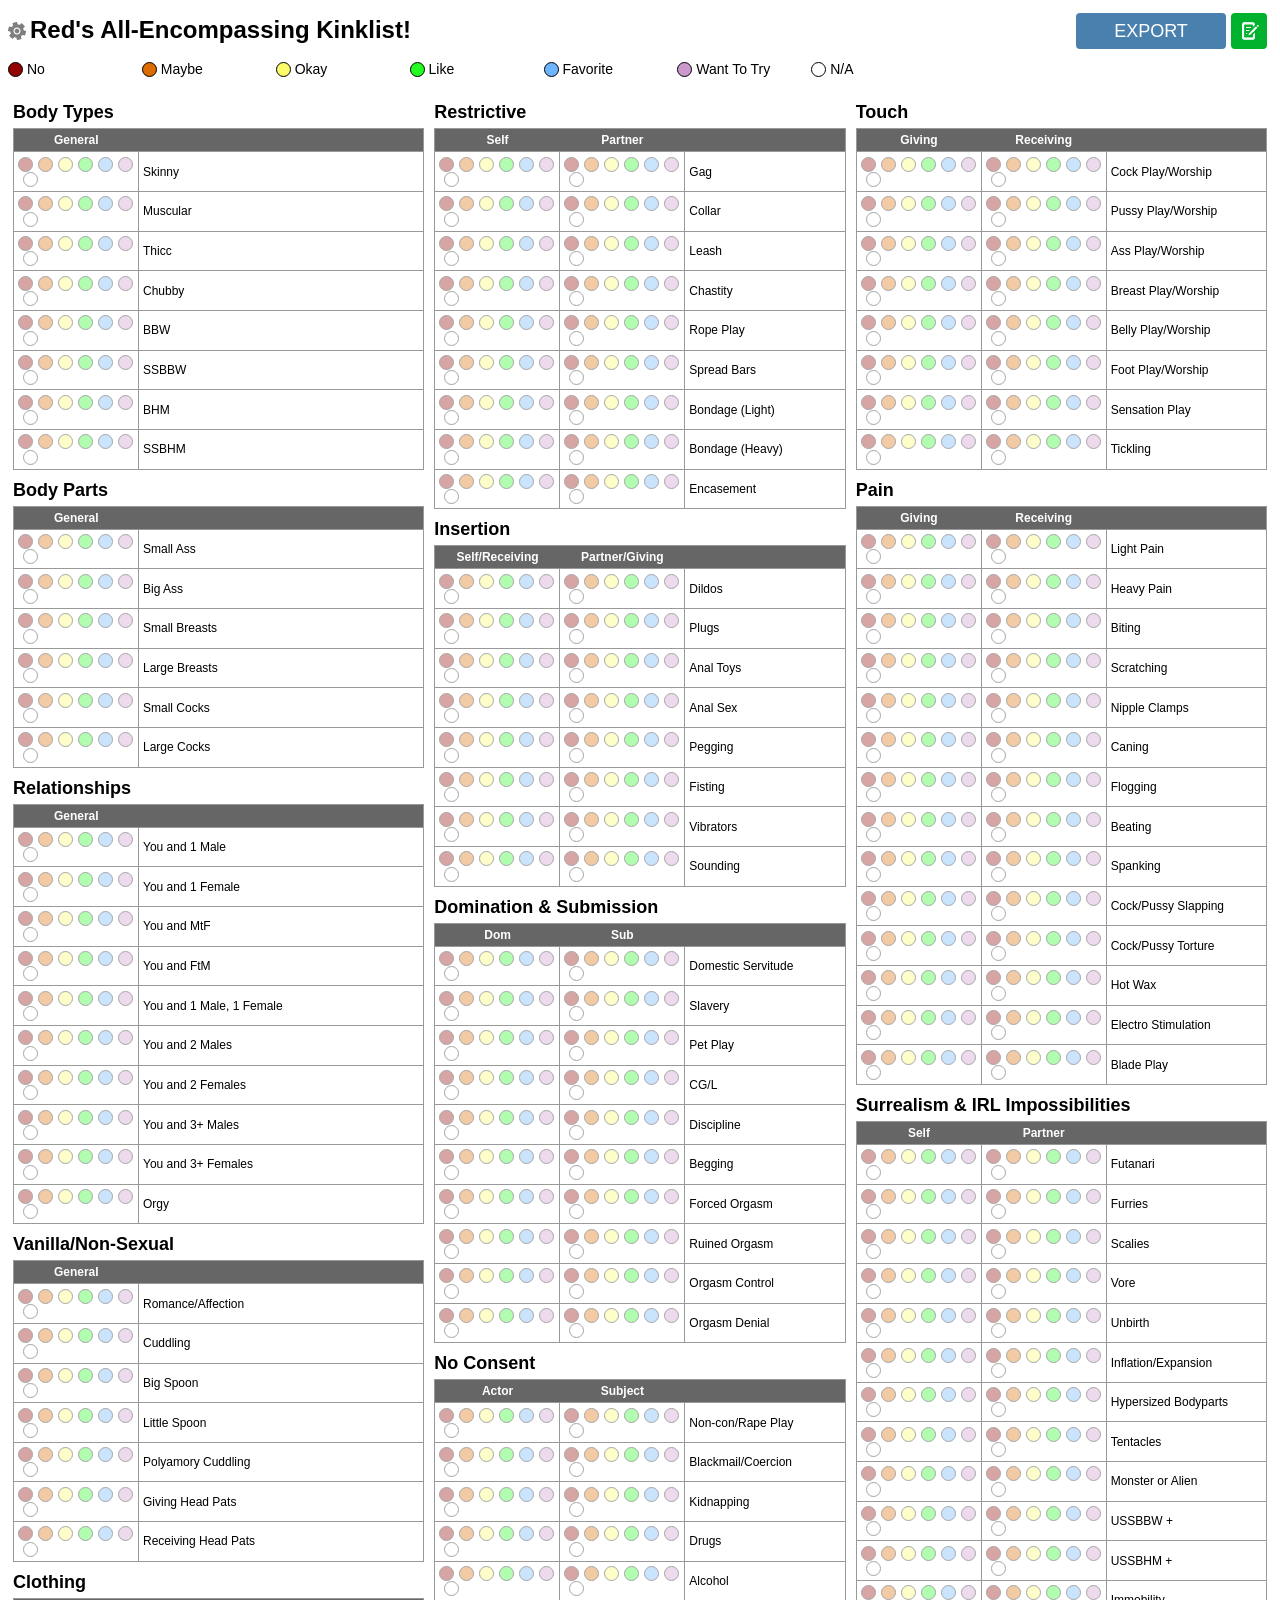
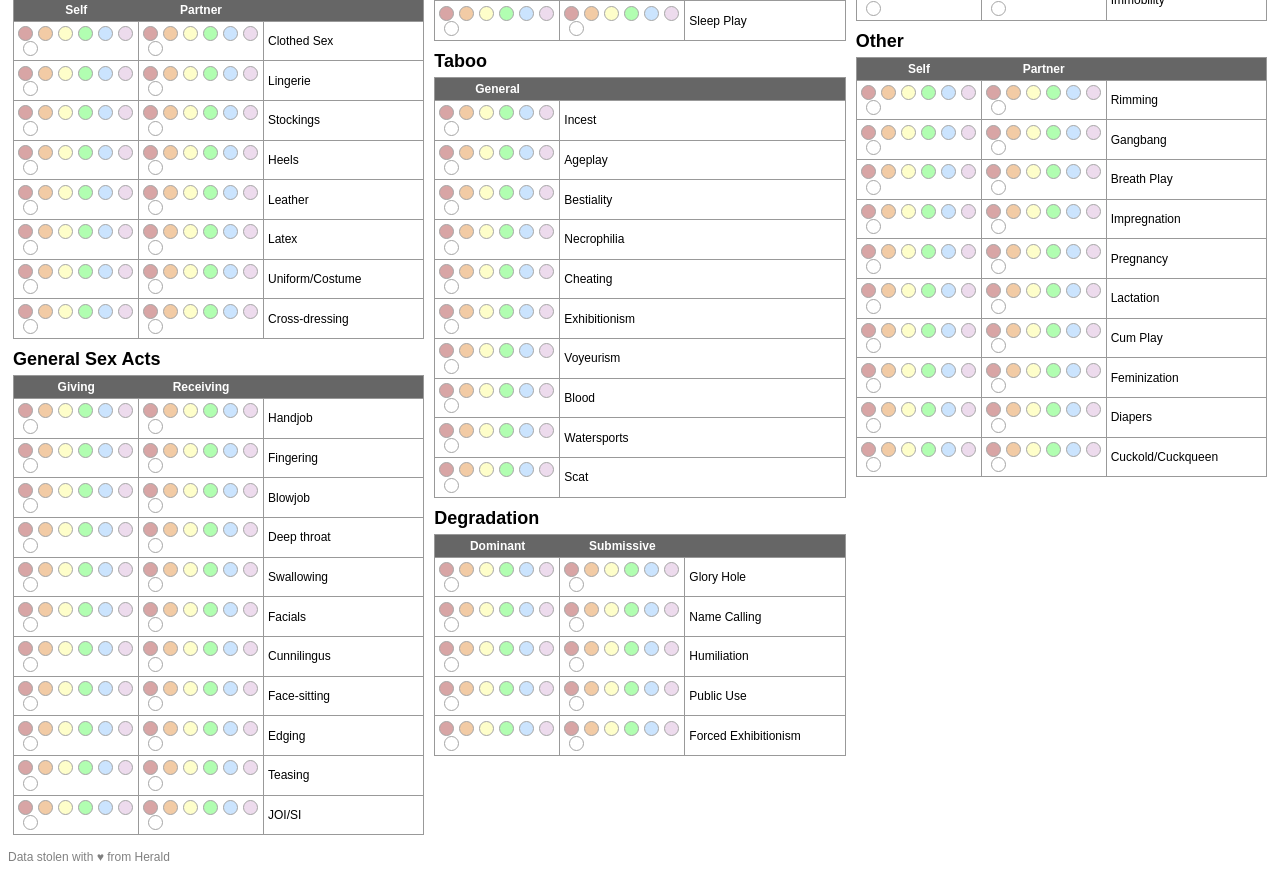
==== kinklist.html @ e7576e69 "Update kinklist.html" ====
<!DOCTYPE html>
<html>
	<head>
		<title>RedKnight's Kinklist</title>
		<meta charset="UTF-8">
		<meta name="viewport" content="width=device-width, initial-scale=1.0">
		<link rel="icon" type="image/x-icon" href="[data-uri]">
		<link rel="stylesheet" type="text/css" href="./assets/style.min.css">
		<script type="text/javascript" src="//code.jquery.com/jquery-3.3.1.min.js"></script>
	</head>
	<body>
		<div class="widthWrapper">
			<button id="Edit"></button>
			<h1>Red's All-Encompassing Kinklist!</h1>
			<div class="legend">
				<div><span data-color="#920000" class="choice no"></span> <span class="legend-text">No</span></div>
				<div><span data-color="#DB6C00" class="choice maybe"></span> <span class="legend-text">Maybe</span></div>
				<div><span data-color="#FDFD6B" class="choice okay"></span> <span class="legend-text">Okay</span></div>
				<div><span data-color="#23FD22" class="choice like"></span> <span class="legend-text">Like</span></div>
				<div><span data-color="#6DB5FE" class="choice favorite"></span> <span class="legend-text">Favorite</span></div>
				<div><span data-color="#CC99CC" class="choice try"></span> <span class="legend-text">Want To Try</span></div>
				<div><span data-color="#ffffff" class="choice na"></span> <span class="legend-text">N/A</span></div>
			</div>
			<div id="ExportWrapper">
				<input type="text" id="URL">
				<button id="Export">Export</button>
				<div id="Loading">Loading</div>
			</div>
			<button id="StartBtn"></button>
			<div id="InputList"></div>
		</div>
		<div id="EditOverlay" class="overlay">
			<textarea id="Kinks">
#Body Types
(General)
* Skinny
* Muscular
* Thicc
* Chubby
* BBW
* SSBBW
* BHM
* SSBHM

#Body Parts
(General)
* Small Ass
* Big Ass
* Small Breasts
* Large Breasts
* Small Cocks
* Large Cocks

#Relationships
(General)
* You and 1 Male
* You and 1 Female
* You and MtF
* You and FtM
* You and 1 Male, 1 Female
* You and 2 Males
* You and 2 Females
* You and 3+ Males
* You and 3+ Females
* Orgy

#Vanilla/Non-Sexual
(General)
* Romance/Affection
* Cuddling
* Big Spoon
* Little Spoon
* Polyamory Cuddling
* Giving Head Pats
* Receiving Head Pats

#Clothing
(Self, Partner)
* Clothed Sex
* Lingerie
* Stockings
* Heels
* Leather
* Latex
* Uniform/Costume
* Cross-dressing

#General Sex Acts
(Giving, Receiving)
* Handjob
* Fingering
* Blowjob
* Deep throat
* Swallowing
* Facials
* Cunnilingus
* Face-sitting
* Edging
* Teasing
* JOI/SI

#Restrictive
(Self, Partner)
* Gag
* Collar
* Leash
* Chastity
* Rope Play
* Spread Bars
* Bondage (Light)
* Bondage (Heavy)
* Encasement

#Insertion
(Self/Receiving, Partner/Giving)
* Dildos
* Plugs
* Anal Toys
* Anal Sex
* Pegging
* Fisting
* Vibrators
* Sounding

#Domination & Submission
(Dom, Sub)
* Domestic Servitude
* Slavery
* Pet Play
* CG/L
* Discipline
* Begging
* Forced Orgasm
* Ruined Orgasm
* Orgasm Control
* Orgasm Denial

#No Consent
(Actor, Subject)
* Non-con/Rape Play
* Blackmail/Coercion
* Kidnapping
* Drugs
* Alcohol
* Sleep Play

#Taboo
(General)
* Incest
* Ageplay
* Bestiality
* Necrophilia
* Cheating
* Exhibitionism
* Voyeurism
* Blood
* Watersports
* Scat

#Degradation
(Dominant, Submissive)
* Glory Hole
* Name Calling
* Humiliation
* Public Use
* Forced Exhibitionism

#Touch
(Giving, Receiving)
* Cock Play/Worship
* Pussy Play/Worship
* Ass Play/Worship
* Breast Play/Worship
* Belly Play/Worship
* Foot Play/Worship
* Sensation Play
* Tickling

#Pain
(Giving, Receiving)
* Light Pain
* Heavy Pain
* Biting
* Scratching
* Nipple Clamps
* Caning
* Flogging
* Beating
* Spanking
* Cock/Pussy Slapping
* Cock/Pussy Torture
* Hot Wax
* Electro Stimulation
* Blade Play

#Surrealism & IRL Impossibilities
(Self, Partner)
* Futanari
* Furries
* Scalies
* Vore
* Unbirth
* Inflation/Expansion
* Hypersized Bodyparts
* Tentacles
* Monster or Alien
* USSBBW +
* USSBHM +
* Immobility

#Other
(Self, Partner)
* Rimming
* Gangbang
* Breath Play
* Impregnation
* Pregnancy
* Lactation
* Cum Play
* Feminization
* Diapers
* Cuckold/Cuckqueen
			</textarea>
			<button id="KinksOK">Accept</button>
		</div>
		<div id="InputOverlay" class="overlay">
			<div class="widthWrapper">
				<div id="InputPrevious"></div>
				<div id="InputCurrent">
					<h2 id="InputCategory"></h2>
					<h3 id="InputField"></h3>
					<button class="closePopup">&times;</button>
					<div id="InputValues"></div>
				</div>
				<div id="InputNext"></div>
			</div>
		</div>
		<footer id="footer">Data stolen with ♥ from Herald</footer>
		<script type="text/javascript" src="./assets/script.min.js"></script>
	</body>
</html>
---- assets/style.min.css ----
body{font-family:Verdana,Arial;font-size:12px}h2{padding:0;margin:0;margin-top:10px;margin-bottom:5px;font-size:18px}table{border-collapse:collapse;margin-bottom:10px;width:100%}th{border:solid #999 1px;border-right:none;margin:0;padding:4px;background-color:#666;color:#fff}th.choicesCol{box-sizing:border-box;width:125px}th+th{border-left:none}th:last-child{border-right:solid #999 1px}td{border-left:solid #999 1px;border-bottom:solid #999 1px;border-right:solid #999 1px;margin:0;padding:4px;padding-right:2px}@-moz-document url-prefix(){td{padding:3.3px}}td+td{border-left-style:none}.choice{box-sizing:border-box;width:15px;height:15px;opacity:.35;overflow:hidden;text-indent:100px;border:solid #000 1px;border-radius:50%;outline-style:none!important;vertical-align:middle;display:inline-block;cursor:pointer;font-size:0;padding:0}.choices .choice{transition:all .3s ease-in-out}.choice+.choice{margin-left:5px}.choices .choice:hover{opacity:.75}.choice.selected,.selected>.choice{opacity:1;border-width:2px}.legend{vertical-align:middle;font-size:14px}.legend div{display:inline-block}.legend .choice{opacity:1;cursor:default}.legend-text{vertical-align:middle}#ExportWrapper{width:460px;height:36px}#URL{display:none;position:absolute;top:3px;box-sizing:border-box;width:300px;height:30px;border-radius:4px;border:solid #ccc 1px;font-size:16px;padding:10px;text-align:center;color:#666;font-weight:700}#Export{position:absolute;left:310px;box-sizing:border-box;color:#fff;text-transform:uppercase;background-color:#4980ae;font-size:18px;width:150px;height:36px;border-style:none;border-radius:4px;cursor:pointer;transition:all .3s ease-in-out}#Export:hover{opacity:.85}#Loading{display:none;overflow:visible;line-height:26px;font-size:16px;color:#999;font-weight:700;position:absolute;top:4px;left:220px}#Loading:before{content:'';position:absolute;box-sizing:border-box;width:26px;height:26px;border-radius:50%;border:solid #999 2px;border-top-color:transparent;border-left-color:#ccc;border-right-color:#666;animation:spin .5s infinite linear;margin-left:-40px}@media (min-width:1700px){.legend{position:absolute;top:7px;left:255px}.legend div{width:130px}#ExportWrapper{position:absolute;top:-3px;right:46px}h1{margin-bottom:0}}@media (max-width:1700px) and (min-width:800px){.legend div{width:130px;padding-bottom:10px}#ExportWrapper{position:absolute;top:-3px;right:46px}}@media (max-width:800px) and (min-width:598px){.legend div{width:180px;padding-bottom:10px;padding-left:10px}#ExportWrapper{position:relative;margin-top:10px;margin-left:5px}#URL{left:155px;width:190px;font-size:10px}#Export{left:0}#Loading{left:230px}}@media (max-width:597px){body{font-size:10px}table{min-width:345px}.legend div{width:150px;padding-bottom:10px;padding-left:10px}#ExportWrapper{position:relative;margin-top:10px;margin-left:0;width:345px}#URL{left:155px;width:190px;font-size:10px}#Export{left:0}#Loading{left:230px}}@keyframes spin{0%{transform:rotate(0)}100%{transform:rotate(-360deg)}}#ExportWrapper :last-child:after{content:'';display:block;clear:both}.col{float:left;box-sizing:border-box;margin:0;padding:5px}.col.col25{width:25%}.col.col33{width:33.33333%}.col.col50{width:50%}.col.col100{width:100%;padding:0}.widthWrapper{max-width:1700px;margin-left:auto;margin-right:auto;position:relative}#Edit{width:18px;height:18px;background-color:transparent;background-image:url([data-uri]);background-repeat:no-repeat;float:left;border-style:none;outline-style:none!important;margin-top:6px;margin-right:4px;opacity:.5;cursor:pointer}#Edit:hover{opacity:1}.overlay{position:fixed;top:0;left:0;right:0;bottom:0;background-color:rgba(0,0,0,.8);display:none}#EditOverlay #Kinks{box-sizing:border-box;position:absolute;top:10px;bottom:50px;width:330px;left:50%;margin-left:-165px;resize:none;padding:10px;border-radius:5px;font-family:monospace,'Courier new',Courier}#EditOverlay #KinksOK{box-sizing:border-box;position:absolute;bottom:10px;width:330px;height:30px;left:50%;margin-left:-165px;color:#fff;text-transform:uppercase;background-color:#4980ae;font-size:18px;border-style:none;border-radius:5px;cursor:pointer}#InputOverlay{text-align:center;white-space:nowrap}#InputOverlay:before{content:'';display:inline-block;height:100%;vertical-align:middle;margin-right:-.25em}#InputOverlay .widthWrapper{display:inline-block;vertical-align:middle;width:400px;text-align:left;max-width:100%}#InputOverlay .widthWrapper #InputCurrent,#InputOverlay .widthWrapper .kink-simple{display:block;box-sizing:border-box;padding:10px;background-color:#eee}#InputOverlay .widthWrapper .kink-simple{position:relative;height:40px;line-height:20px;cursor:pointer}#InputOverlay .widthWrapper .kink-simple .choice{margin-right:5px}#InputOverlay .widthWrapper .kink-simple .txt-category{position:absolute;right:5px;top:5px;text-transform:uppercase;font-size:90%;font-weight:700;opacity:.6;line-height:1em}#InputOverlay .widthWrapper .kink-simple .txt-field,#InputOverlay .widthWrapper .kink-simple .txt-kink{vertical-align:middle}#InputOverlay .widthWrapper .kink-simple .txt-field:empty{display:none}#InputOverlay .widthWrapper .kink-simple .txt-field:before{content:'('}#InputOverlay .widthWrapper .kink-simple .txt-field:after{content:') '}#InputOverlay .widthWrapper #InputNext .kink-simple:nth-child(3),#InputOverlay .widthWrapper #InputPrevious .kink-simple:first-child{background-color:#bbb;font-size:10px;margin-left:12px;margin-right:12px;height:33px}#InputOverlay .widthWrapper #InputNext .kink-simple:nth-child(2),#InputOverlay .widthWrapper #InputPrevious .kink-simple:nth-child(2){background-color:#ccc;font-size:11px;margin-left:6px;margin-right:6px;height:37px}#InputOverlay .widthWrapper #InputNext .kink-simple:first-child,#InputOverlay .widthWrapper #InputPrevious .kink-simple:nth-child(3){background-color:#ddd;margin-left:3px;margin-right:3px}#InputOverlay .widthWrapper #InputPrevious .kink-simple:first-child{padding-bottom:4px;padding-top:7px}#InputOverlay .widthWrapper #InputNext .kink-simple:nth-child(3){padding-top:4px}#InputOverlay .widthWrapper #InputPrevious .kink-simple:nth-child(2){padding-bottom:7px;padding-top:9px}#InputOverlay .widthWrapper #InputNext .kink-simple:nth-child(2){padding-top:7px}#InputPrevious .kink-simple{border-top-left-radius:2px;border-top-right-radius:2px}#InputNext .kink-simple{border-bottom-left-radius:2px;border-bottom-right-radius:2px}#InputOverlay .widthWrapper #InputCurrent{position:relative}#InputOverlay .widthWrapper #InputCurrent .closePopup{position:absolute;top:0;right:5px;border-style:none;background-color:transparent;font-size:30px;cursor:pointer;outline-style:none!important;opacity:.65}#InputOverlay .widthWrapper #InputCurrent .closePopup:hover{opacity:1}#InputOverlay .widthWrapper #InputCurrent h2{text-transform:uppercase;opacity:.6;margin:0}#InputOverlay .widthWrapper #InputCurrent h3{margin-top:3px;margin-bottom:0;font-size:14px}#InputOverlay .widthWrapper #InputCurrent #InputValues .big-choice{padding:10px;background-color:rgba(255,255,255,.75);border-radius:4px;margin-top:5px;cursor:pointer}#InputOverlay .widthWrapper #InputCurrent #InputValues .big-choice.selected{font-weight:700}#InputOverlay .widthWrapper #InputCurrent #InputValues .big-choice.selected .choice{opacity:1}#InputOverlay .widthWrapper #InputCurrent #InputValues .big-choice:hover{padding:8px;border:solid #999 2px;background-color:rgba(255,255,255,1)}#InputOverlay .widthWrapper #InputCurrent #InputValues .big-choice .btn-num-text{float:right;display:inline-block;border:solid #ccc 1px;text-align:center;width:16px;border-radius:3px}#StartBtn{position:absolute;top:-3px;right:5px;box-sizing:border-box;width:36px;height:36px;background-image:url([data-uri]);border-style:none;border-radius:4px;cursor:pointer}#StartBtn:hover{opacity:.8}#footer{width:fit-content;height:fit-content;color:grey}@media (max-height:500px){#InputNext,#InputPrevious{display:none}}
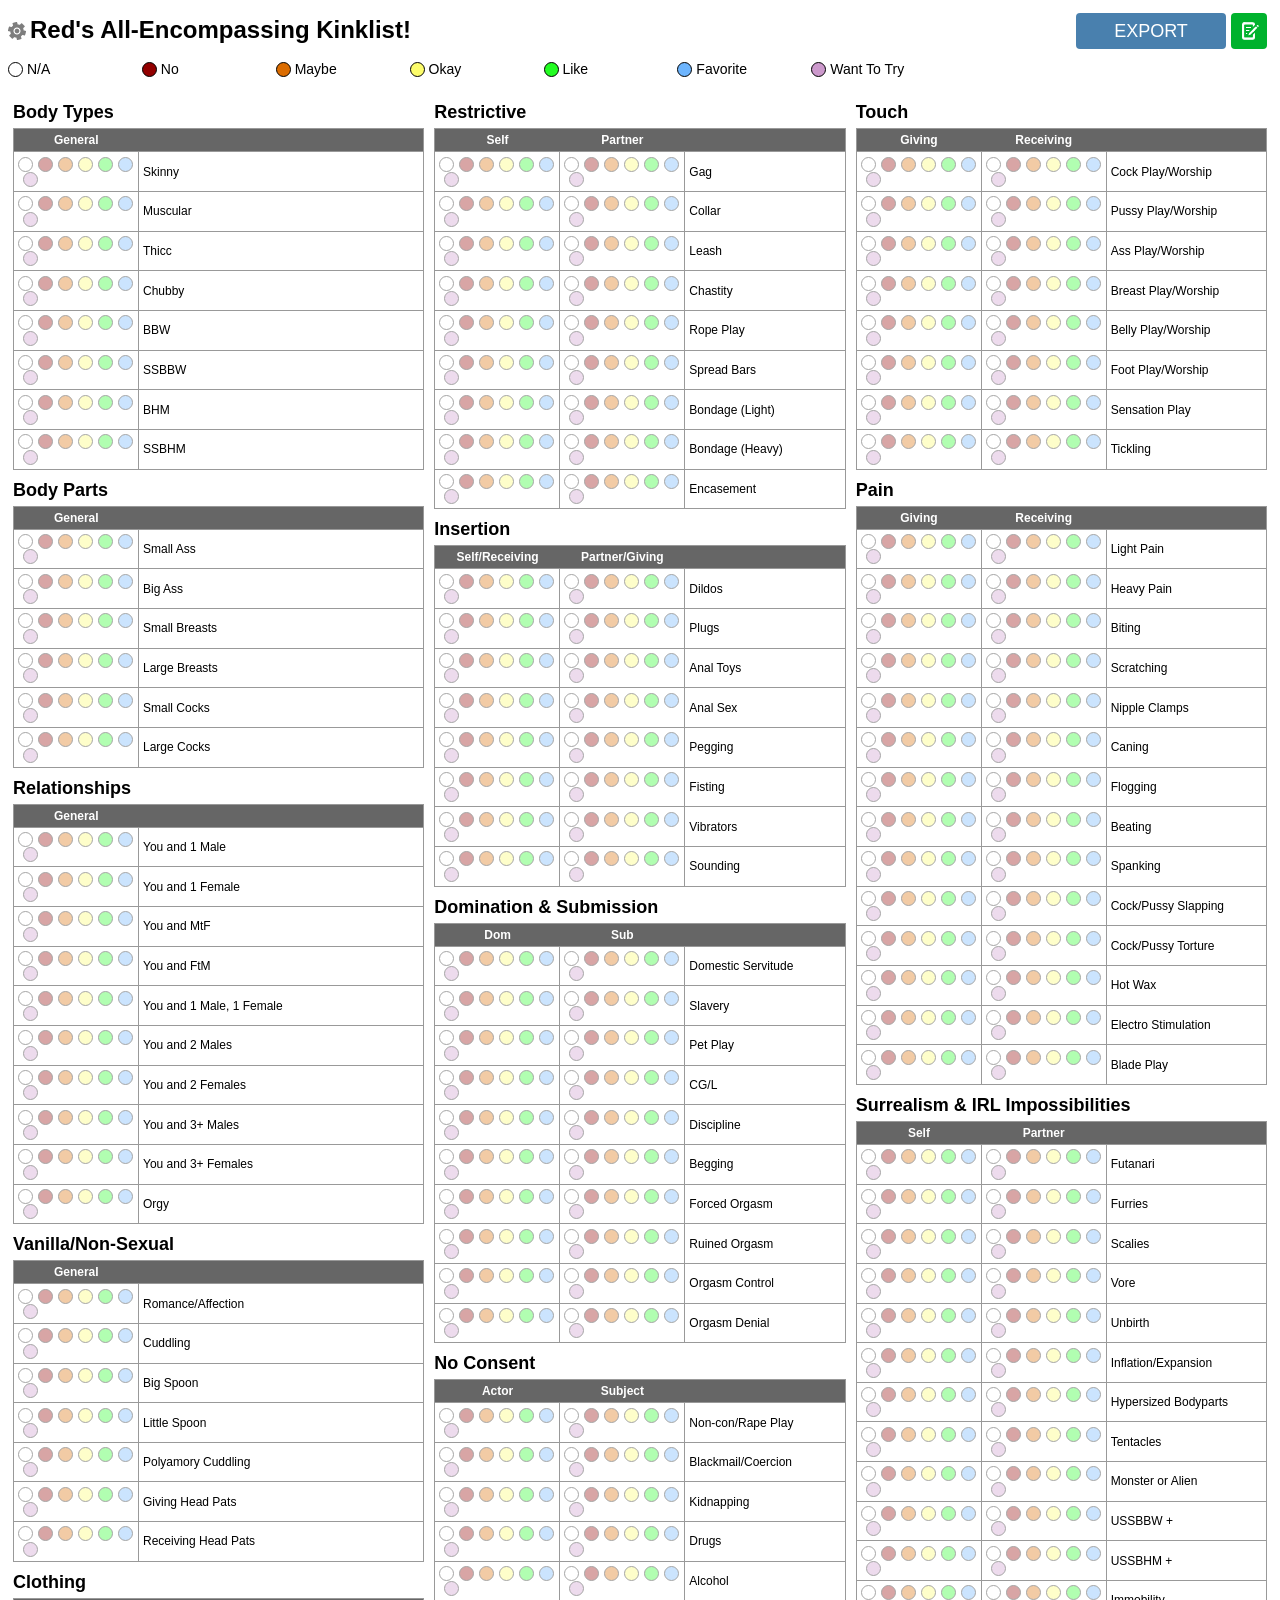
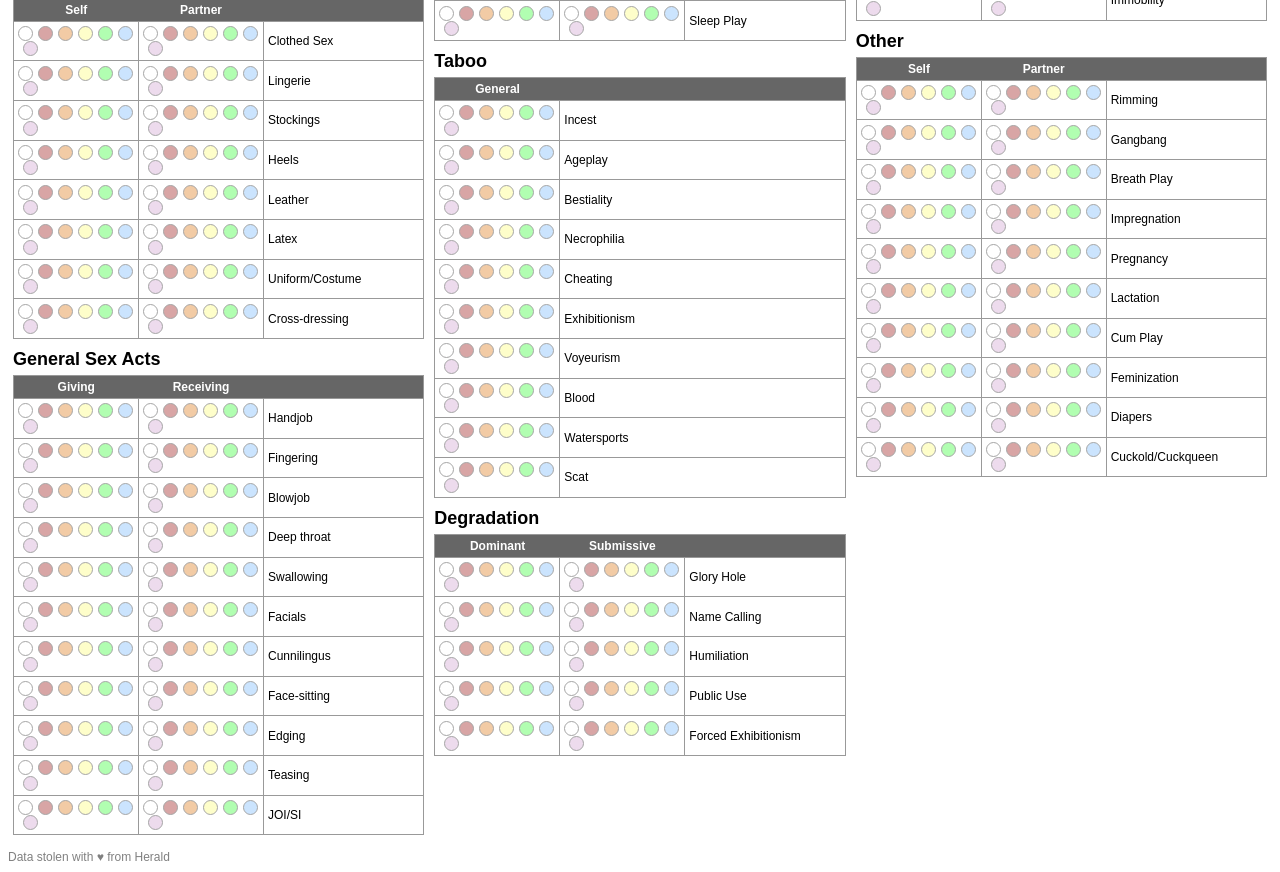
==== commit 4161d1ea: "Update kinklist.html" ====
--- a/kinklist.html
+++ b/kinklist.html
@@ -13,13 +13,13 @@
 			<button id="Edit"></button>
 			<h1>Red's All-Encompassing Kinklist!</h1>
 			<div class="legend">
+				<div><span data-color="#ffffff" class="choice na"></span> <span class="legend-text">N/A</span></div>
 				<div><span data-color="#920000" class="choice no"></span> <span class="legend-text">No</span></div>
 				<div><span data-color="#DB6C00" class="choice maybe"></span> <span class="legend-text">Maybe</span></div>
 				<div><span data-color="#FDFD6B" class="choice okay"></span> <span class="legend-text">Okay</span></div>
 				<div><span data-color="#23FD22" class="choice like"></span> <span class="legend-text">Like</span></div>
 				<div><span data-color="#6DB5FE" class="choice favorite"></span> <span class="legend-text">Favorite</span></div>
 				<div><span data-color="#CC99CC" class="choice try"></span> <span class="legend-text">Want To Try</span></div>
-				<div><span data-color="#ffffff" class="choice na"></span> <span class="legend-text">N/A</span></div>
 			</div>
 			<div id="ExportWrapper">
 				<input type="text" id="URL">
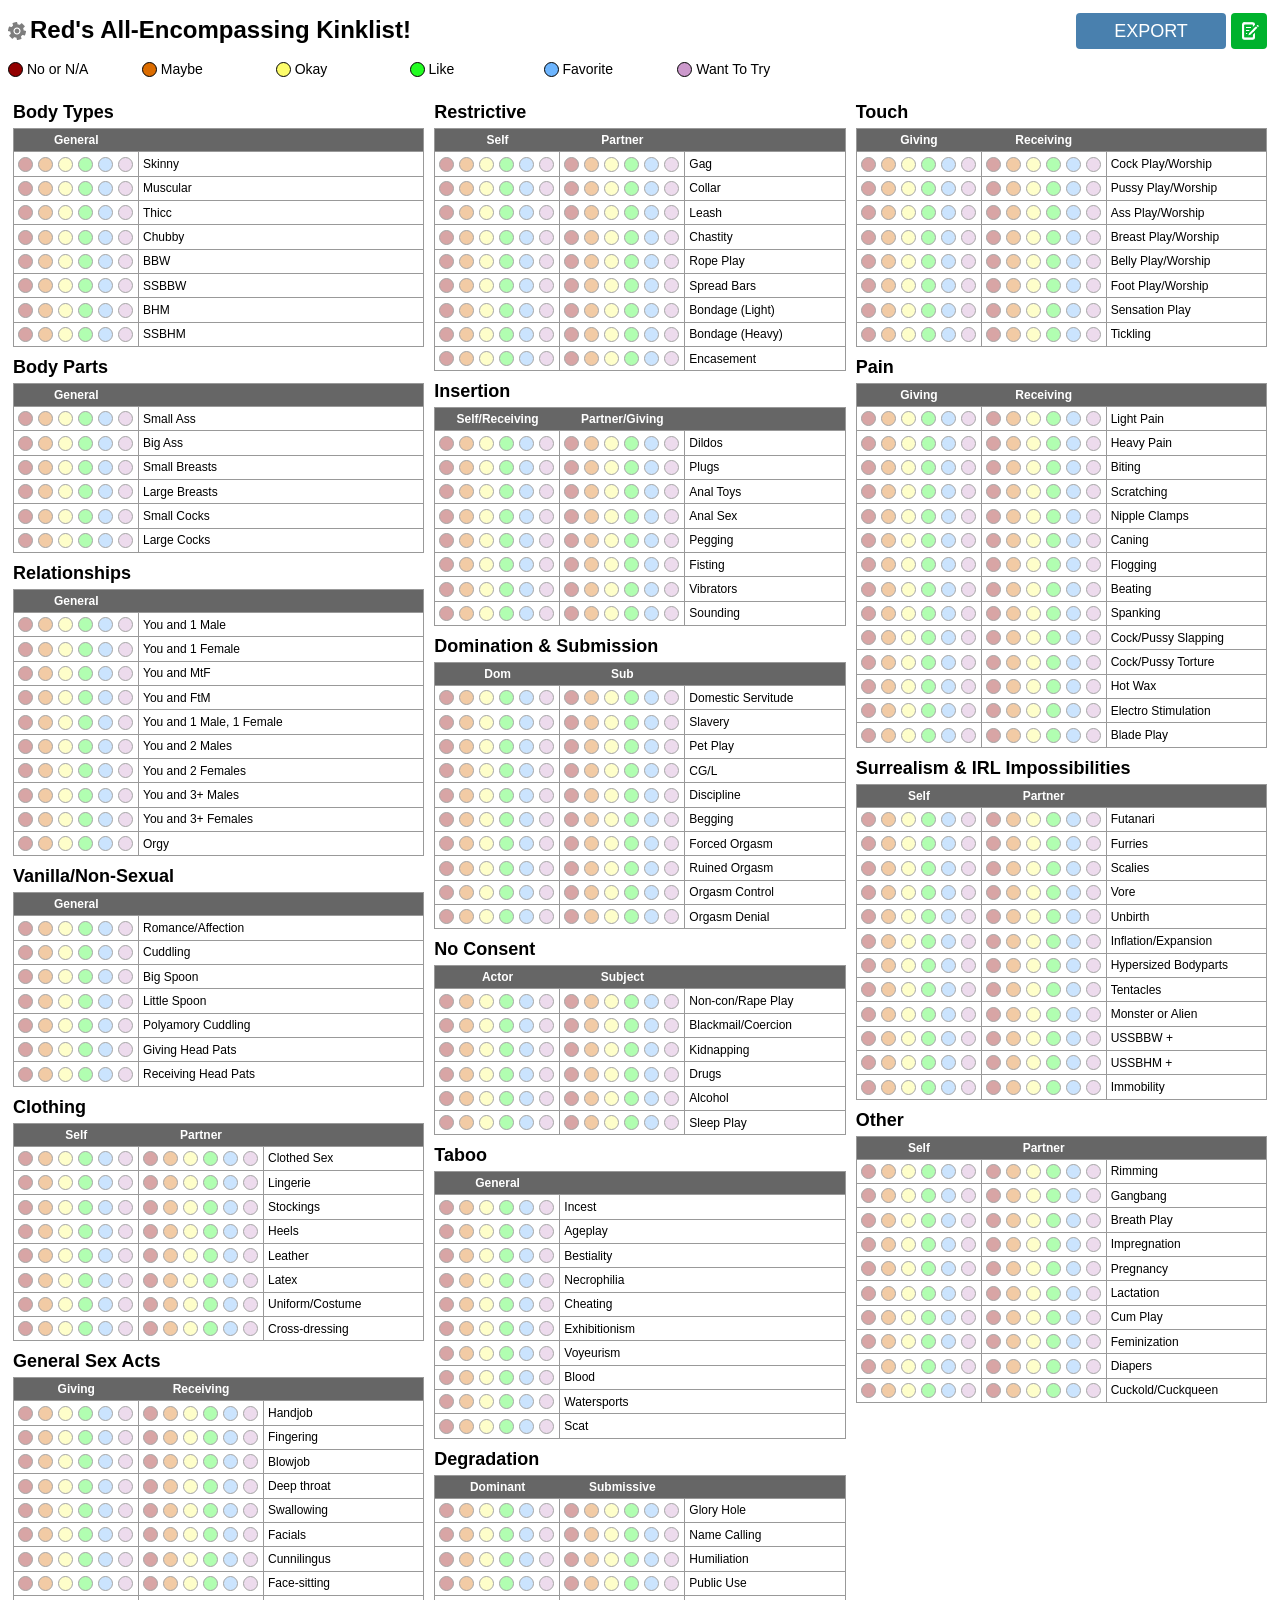
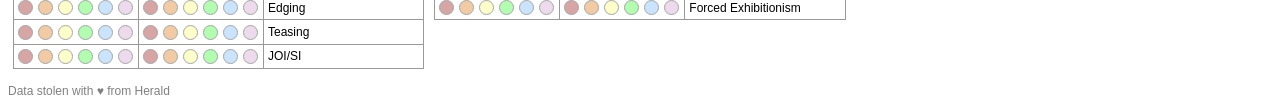
==== commit 79411849: "Update kinklist.html" ====
--- a/kinklist.html
+++ b/kinklist.html
@@ -13,8 +13,7 @@
 			<button id="Edit"></button>
 			<h1>Red's All-Encompassing Kinklist!</h1>
 			<div class="legend">
-				<div><span data-color="#ffffff" class="choice na"></span> <span class="legend-text">N/A</span></div>
-				<div><span data-color="#920000" class="choice no"></span> <span class="legend-text">No</span></div>
+				<div><span data-color="#920000" class="choice no"></span> <span class="legend-text">No or N/A</span></div>
 				<div><span data-color="#DB6C00" class="choice maybe"></span> <span class="legend-text">Maybe</span></div>
 				<div><span data-color="#FDFD6B" class="choice okay"></span> <span class="legend-text">Okay</span></div>
 				<div><span data-color="#23FD22" class="choice like"></span> <span class="legend-text">Like</span></div>
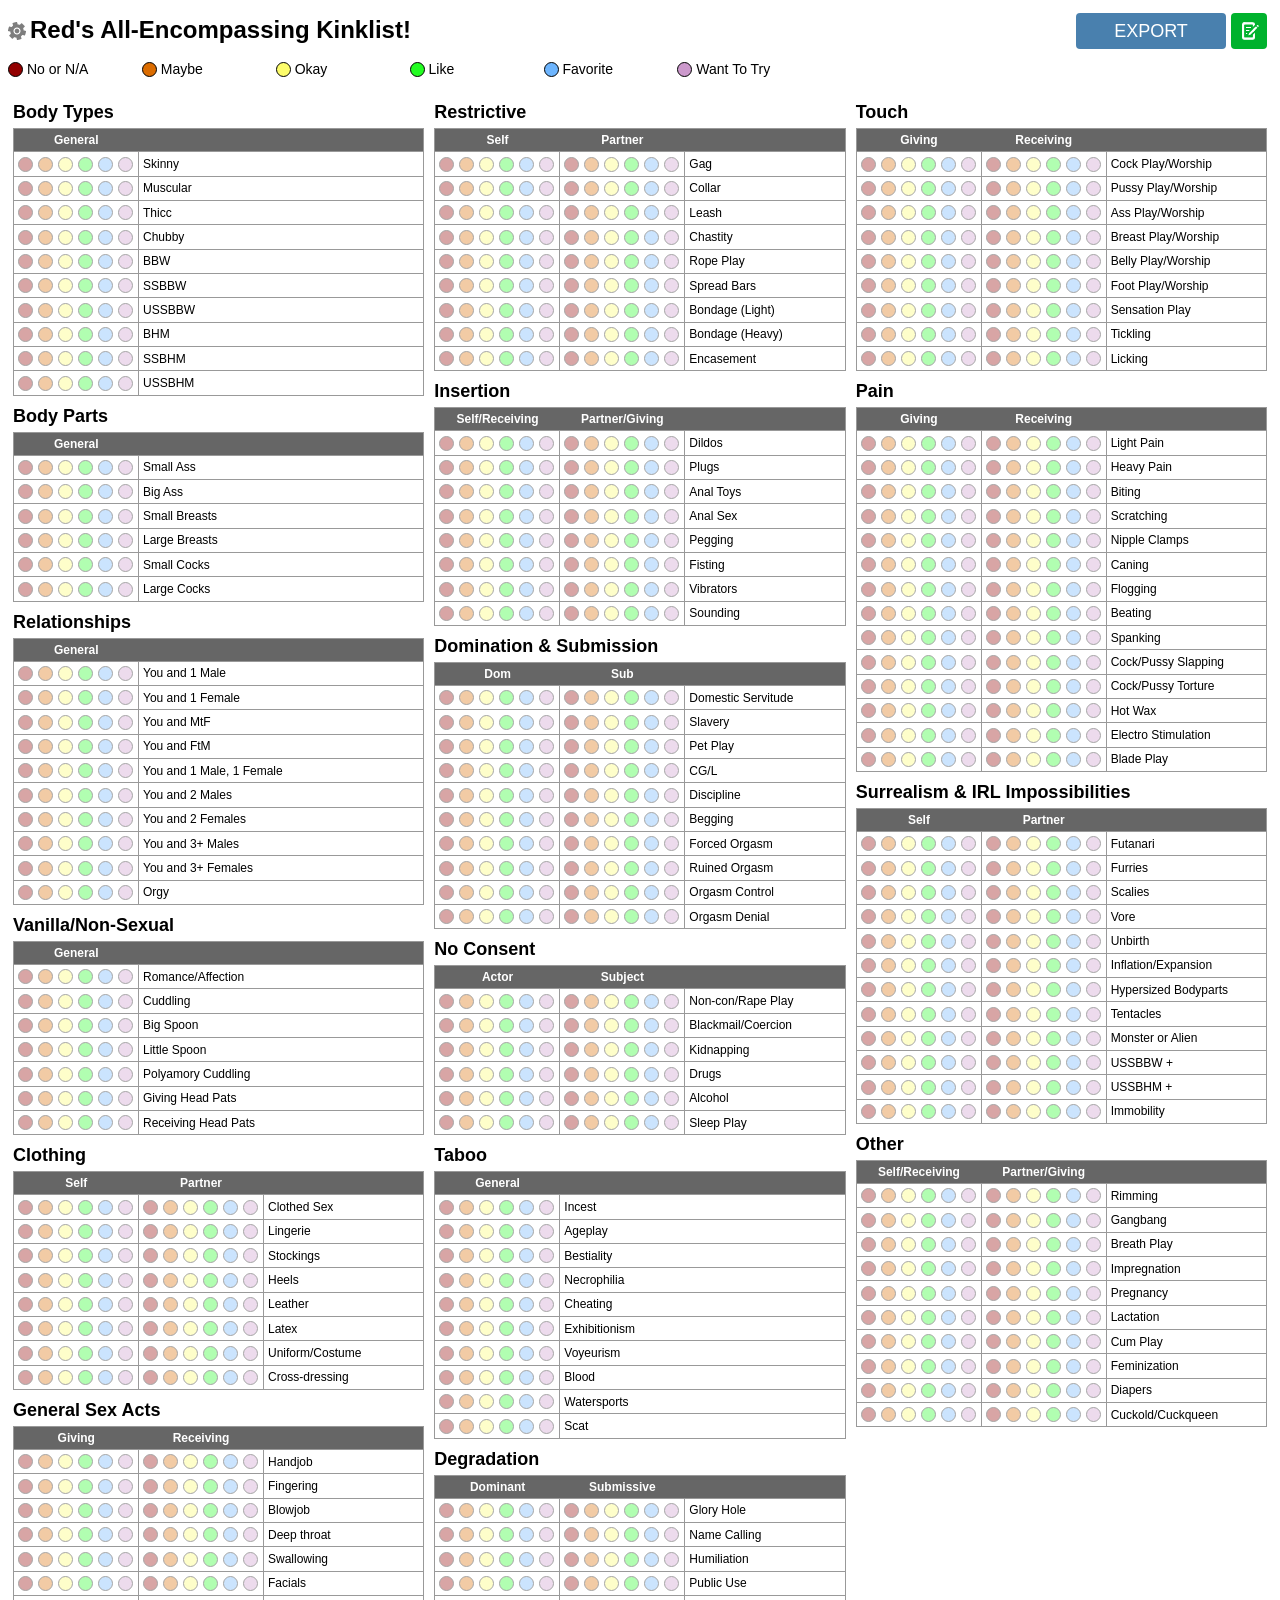
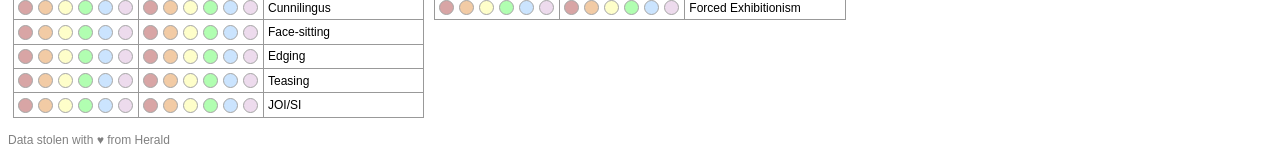
==== commit e439fc48: "Update kinklist.html" ====
--- a/kinklist.html
+++ b/kinklist.html
@@ -38,8 +38,10 @@
 * Chubby
 * BBW
 * SSBBW
+* USSBBW
 * BHM
 * SSBHM
+* USSBHM
 
 #Body Parts
 (General)
@@ -174,6 +176,7 @@
 * Foot Play/Worship
 * Sensation Play
 * Tickling
+* Licking
 
 #Pain
 (Giving, Receiving)
@@ -208,7 +211,7 @@
 * Immobility
 
 #Other
-(Self, Partner)
+(Self/Receiving, Partner/Giving)
 * Rimming
 * Gangbang
 * Breath Play
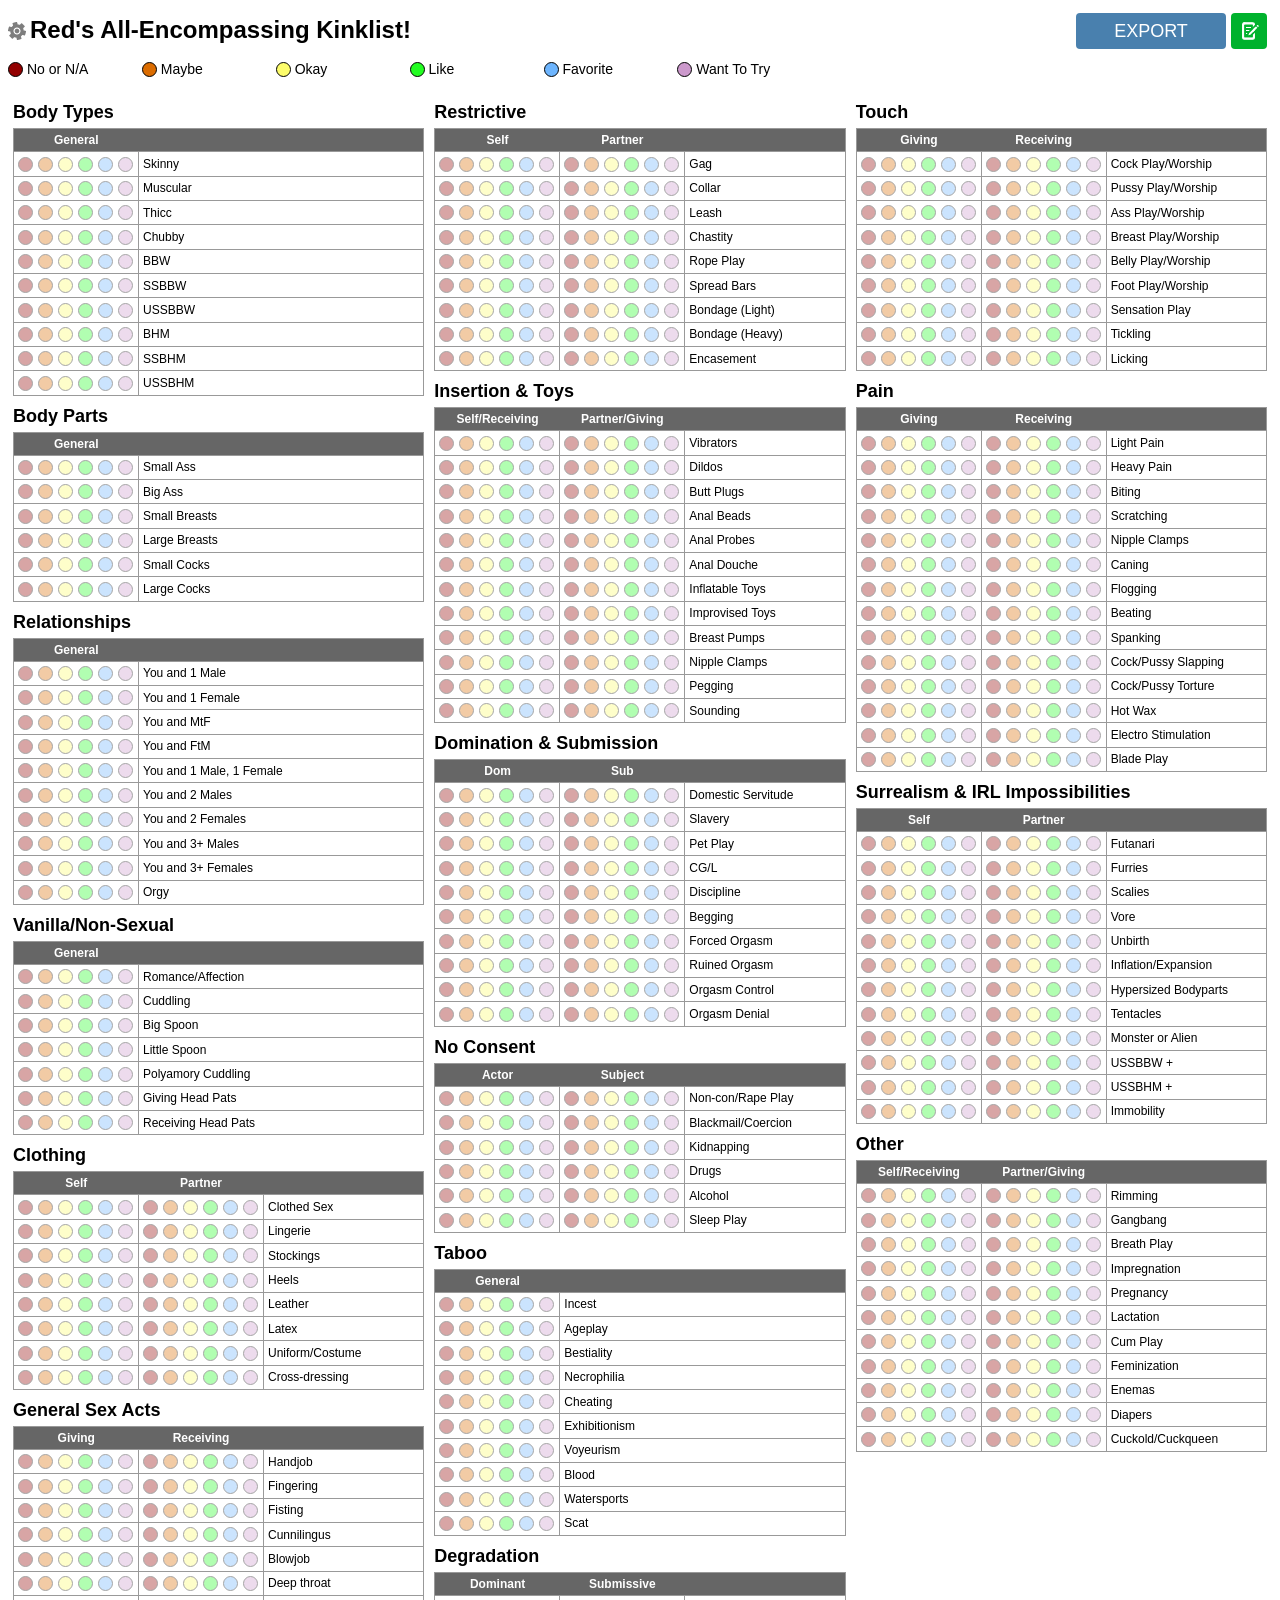
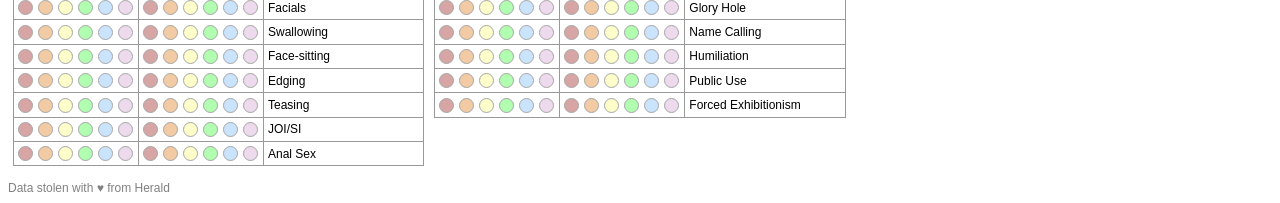
==== commit d2d04c95: "Update kinklist.html" ====
--- a/kinklist.html
+++ b/kinklist.html
@@ -90,15 +90,17 @@
 (Giving, Receiving)
 * Handjob
 * Fingering
+* Fisting
+* Cunnilingus
 * Blowjob
 * Deep throat
+* Facials
 * Swallowing
-* Facials
-* Cunnilingus
 * Face-sitting
 * Edging
 * Teasing
 * JOI/SI
+* Anal Sex
 
 #Restrictive
 (Self, Partner)
@@ -112,15 +114,19 @@
 * Bondage (Heavy)
 * Encasement
 
-#Insertion
+#Insertion & Toys
 (Self/Receiving, Partner/Giving)
+* Vibrators
 * Dildos
-* Plugs
-* Anal Toys
-* Anal Sex
+* Butt Plugs
+* Anal Beads
+* Anal Probes
+* Anal Douche
+* Inflatable Toys
+* Improvised Toys
+* Breast Pumps
+* Nipple Clamps
 * Pegging
-* Fisting
-* Vibrators
 * Sounding
 
 #Domination & Submission
@@ -220,6 +226,7 @@
 * Lactation
 * Cum Play
 * Feminization
+* Enemas
 * Diapers
 * Cuckold/Cuckqueen
 			</textarea>
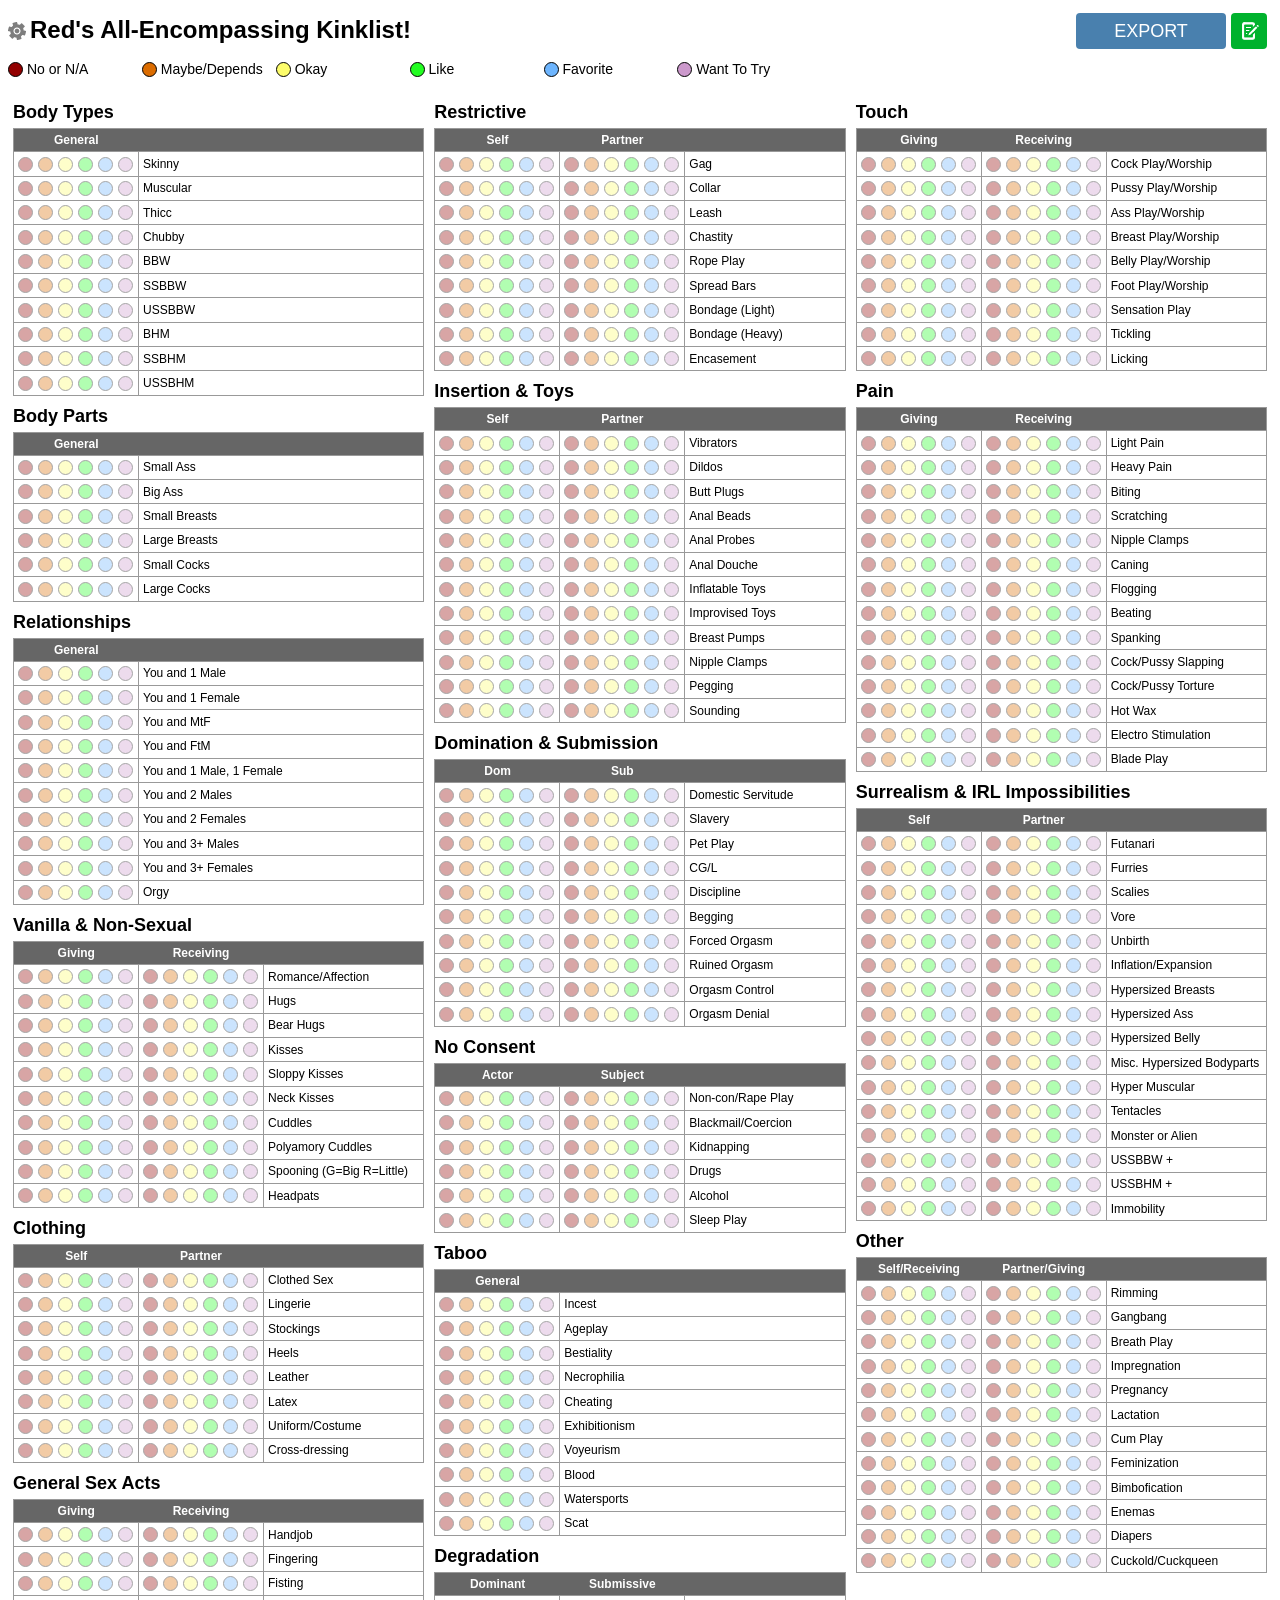
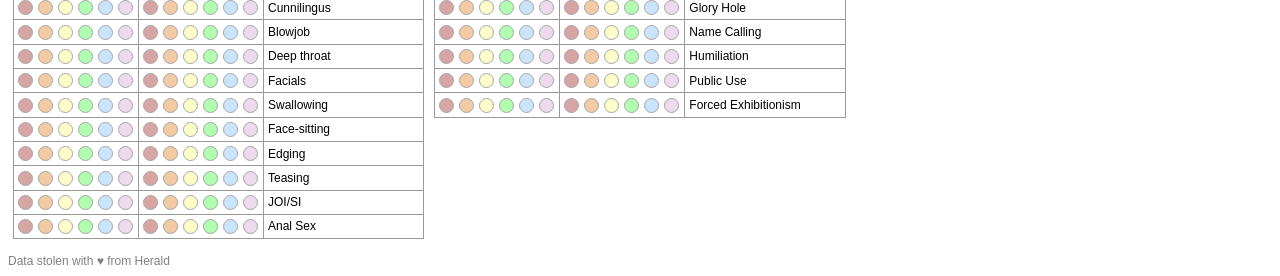
==== commit 78860c3d: "Update kinklist.html" ====
--- a/kinklist.html
+++ b/kinklist.html
@@ -1,7 +1,7 @@
 <!DOCTYPE html>
 <html>
 	<head>
-		<title>RedKnight's Kinklist</title>
+		<title>Kinklist</title>
 		<meta charset="UTF-8">
 		<meta name="viewport" content="width=device-width, initial-scale=1.0">
 		<link rel="icon" type="image/x-icon" href="[data-uri]">
@@ -14,7 +14,7 @@
 			<h1>Red's All-Encompassing Kinklist!</h1>
 			<div class="legend">
 				<div><span data-color="#920000" class="choice no"></span> <span class="legend-text">No or N/A</span></div>
-				<div><span data-color="#DB6C00" class="choice maybe"></span> <span class="legend-text">Maybe</span></div>
+				<div><span data-color="#DB6C00" class="choice maybe"></span> <span class="legend-text">Maybe/Depends</span></div>
 				<div><span data-color="#FDFD6B" class="choice okay"></span> <span class="legend-text">Okay</span></div>
 				<div><span data-color="#23FD22" class="choice like"></span> <span class="legend-text">Like</span></div>
 				<div><span data-color="#6DB5FE" class="choice favorite"></span> <span class="legend-text">Favorite</span></div>
@@ -65,15 +65,18 @@
 * You and 3+ Females
 * Orgy
 
-#Vanilla/Non-Sexual
-(General)
+#Vanilla & Non-Sexual
+(Giving, Receiving)
 * Romance/Affection
-* Cuddling
-* Big Spoon
-* Little Spoon
-* Polyamory Cuddling
-* Giving Head Pats
-* Receiving Head Pats
+* Hugs
+* Bear Hugs
+* Kisses
+* Sloppy Kisses
+* Neck Kisses
+* Cuddles
+* Polyamory Cuddles
+* Spooning (G=Big R=Little)
+* Headpats 
 
 #Clothing
 (Self, Partner)
@@ -115,7 +118,7 @@
 * Encasement
 
 #Insertion & Toys
-(Self/Receiving, Partner/Giving)
+(Self, Partner)
 * Vibrators
 * Dildos
 * Butt Plugs
@@ -209,7 +212,11 @@
 * Vore
 * Unbirth
 * Inflation/Expansion
-* Hypersized Bodyparts
+* Hypersized Breasts
+* Hypersized Ass
+* Hypersized Belly
+* Misc. Hypersized Bodyparts
+* Hyper Muscular
 * Tentacles
 * Monster or Alien
 * USSBBW +
@@ -226,6 +233,7 @@
 * Lactation
 * Cum Play
 * Feminization
+* Bimbofication
 * Enemas
 * Diapers
 * Cuckold/Cuckqueen
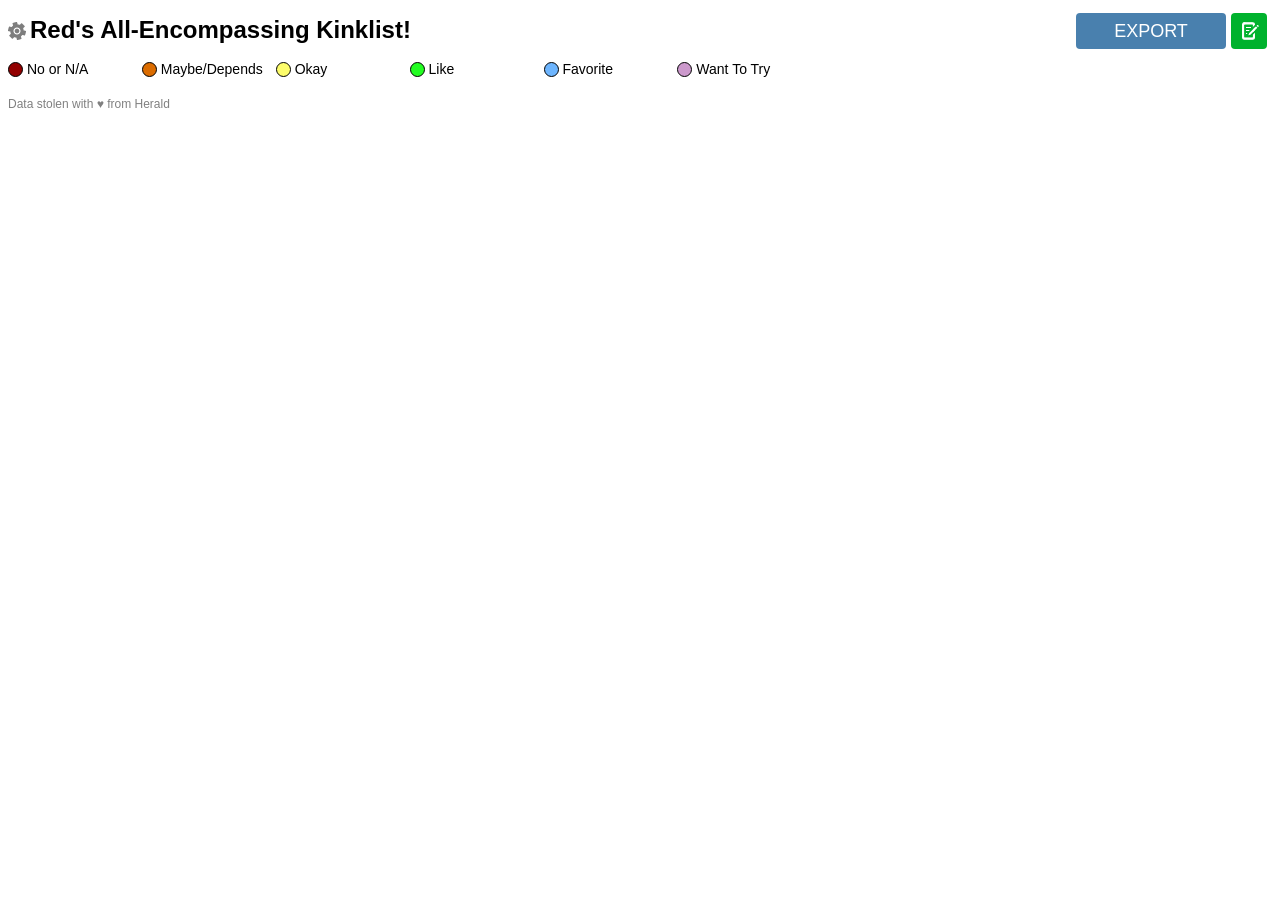
==== commit b1f630b5: "Add a number of kinks" ====
--- a/kinklist.html
+++ b/kinklist.html
@@ -52,7 +52,7 @@
 * Small Cocks
 * Large Cocks
 
-#Relationships
+#Play/Sex contacts
 (General)
 * You and 1 Male
 * You and 1 Female
@@ -64,6 +64,15 @@
 * You and 3+ Males
 * You and 3+ Females
 * Orgy
+				
+#Open for Relationships
+(General)
+* LTR
+* Poly-partners
+* FwB
+* Playpartners
+* Friends
+
 
 #Vanilla & Non-Sexual
 (Giving, Receiving)
@@ -222,6 +231,11 @@
 * USSBBW +
 * USSBHM +
 * Immobility
+
+#Extreme
+* Fireplay
+* Meathooks
+* Waterboarding
 
 #Other
 (Self/Receiving, Partner/Giving)
